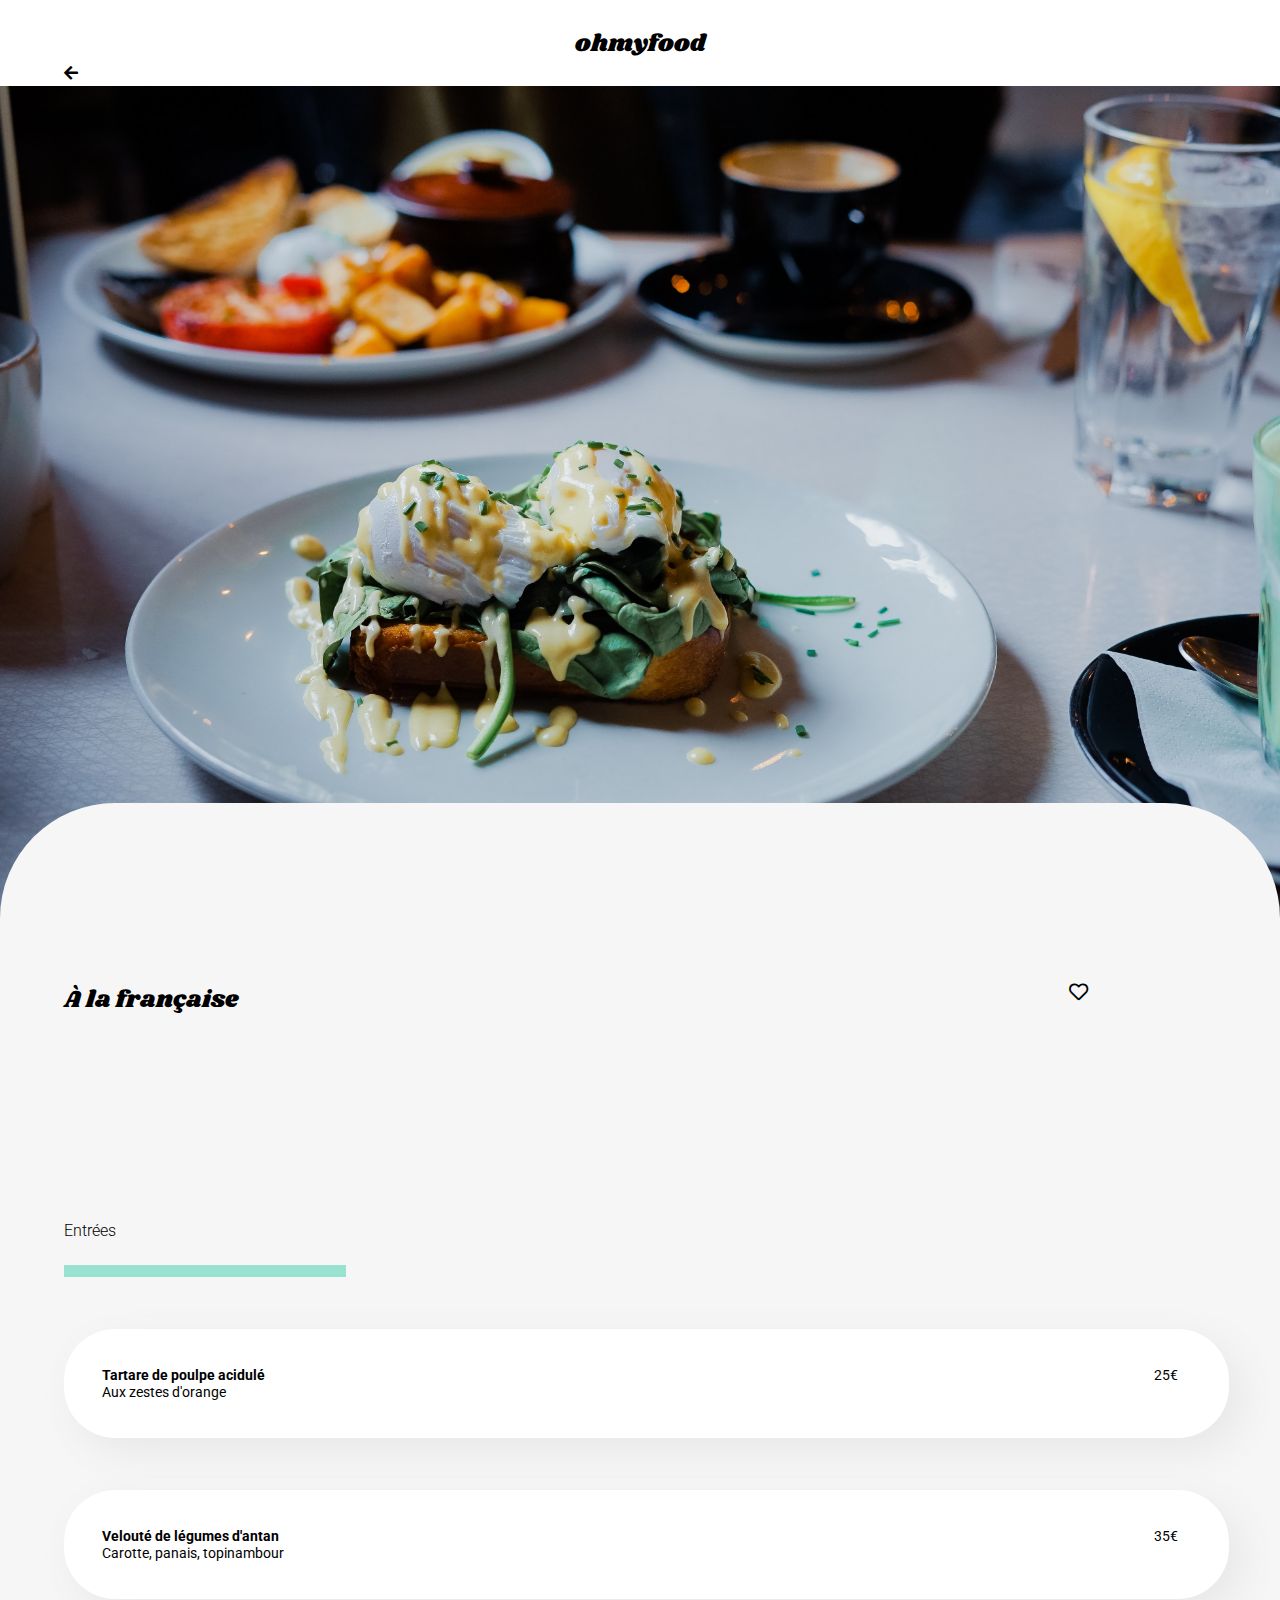
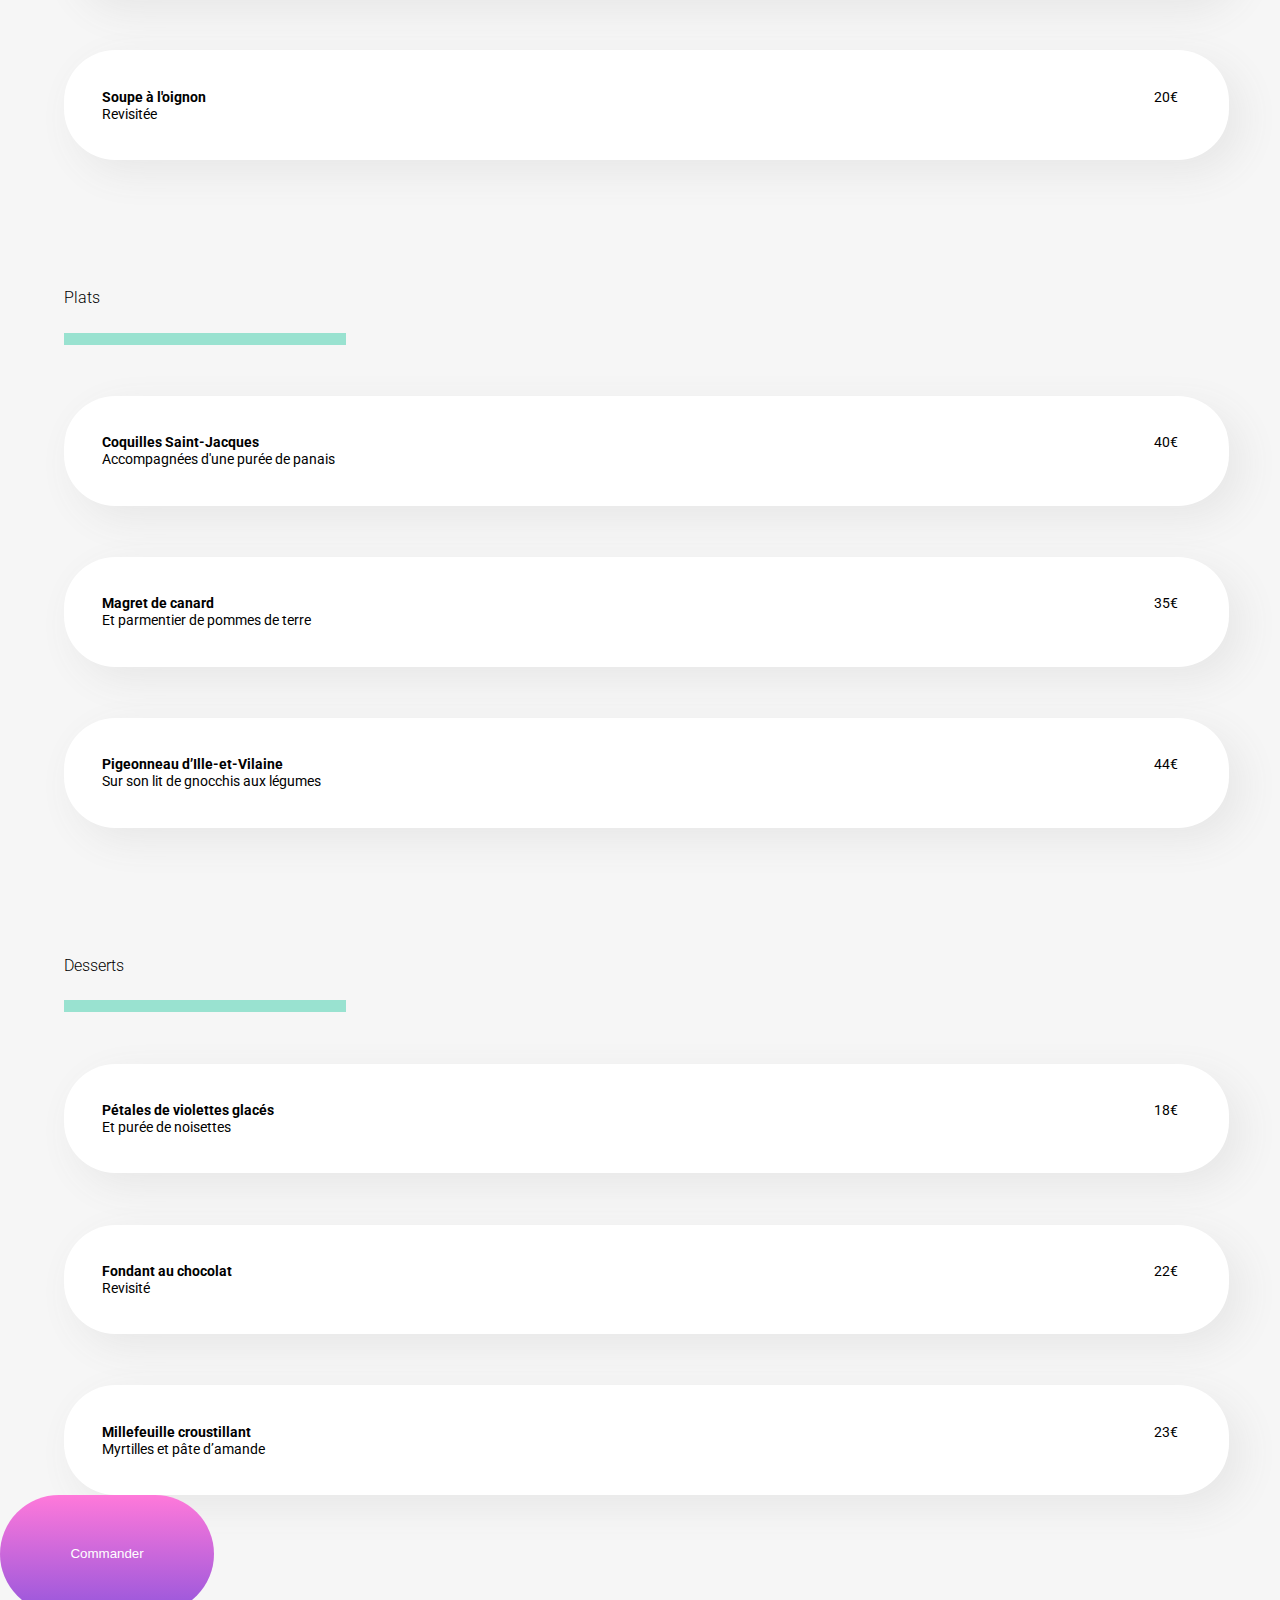
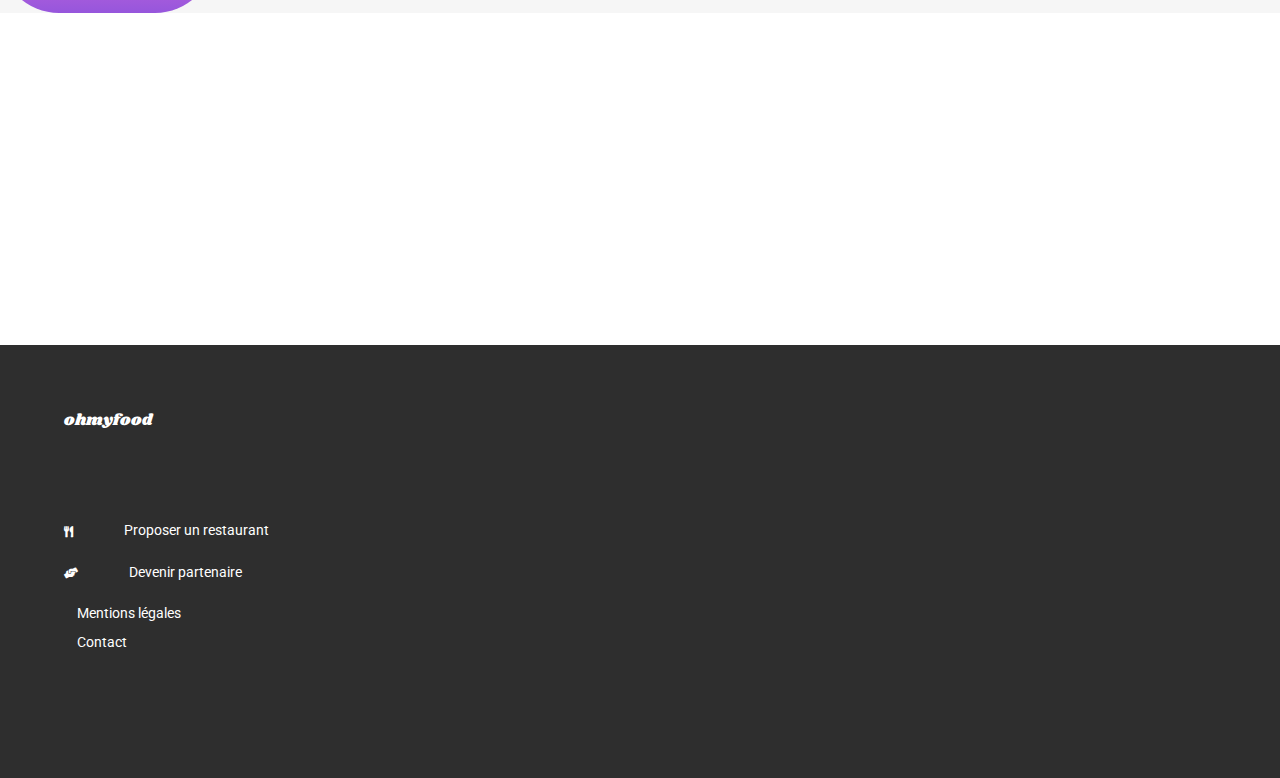
==== a_la_francaise.html @ cf120ff1 "Page restaurant type partie 1" ====
<!DOCTYPE html>
<html lang="fr">
<head>
    <meta charset="utf-8" />
    <meta name="viewport" content="width=device-width,initial-scale=1">
    <title>Reservia</title> 
    <link rel="stylesheet" href="style.css" />
    <link rel="stylesheet" href="https://cdnjs.cloudflare.com/ajax/libs/font-awesome/5.13.1/css/all.min.css"/>
    <link href="https://fonts.googleapis.com/css2?family=Shrikhand&display=swap" rel="stylesheet">
    <link href="https://fonts.googleapis.com/css2?family=Roboto:wght@100;300;400;500;700&display=swap" rel="stylesheet">
</head>
<body>
    <header>
        <div class="logo-arrow">
        <i class="fas fa-arrow-left"></i>
        </div>
        <div class="website-presentation">
            <h1>ohmyfood</h1>
        </div>
    </header>
    <div id="container">
        <main> 
            <div class="photo-page-restaurant">
                <img src="images/a-la-francaise.jpg" alt="photo À la française">
            </div>
            <div class="restaurant-menu">
                <div class="menu-title">
                    <h1>À la française</h1> 
                    <div class="heart-logo">
                        <i class="far fa-heart"></i>
                    </div>
                </div>
                <div class="appetizer">
                    <div class="course-title">
                        <h2>Entrées</h2> 
                    </div>
                    <div class="course-cards-bloc">
                        <div class="course-card">
                            <div class="course-text">
                                <div class="course-name">
                                    <h3>Tartare de poulpe acidulé</h3>
                                </div>
                                <div class="course-informations">
                                    <p>Aux zestes d'orange</p>
                                </div>
                            </div>
                            <div class="course-price">
                                <p>25€</p>
                            </div>
                        </div>
                        <div class="course-card">
                            <div class="course-text">
                                <div class="course-name">
                                    <h3>Velouté de légumes d'antan</h3>
                                </div>
                                <div class="course-informations">
                                    <p>Carotte, panais, topinambour</p>
                                </div>
                            </div>
                            <div class="course-price">
                                <p>35€</p>
                            </div>
                        </div>
                        <div class="course-card">
                            <div class="course-text">
                                <div class="course-name">
                                    <h3>Soupe à l'oignon</h3>
                                </div>
                                <div class="course-informations">
                                    <p>Revisitée</p>
                                </div>
                            </div>
                            <div class="course-price">
                                <p>20€</p>
                            </div>
                        </div>
                    </div>
                </div>
                <div class="main-course">
                    <div class="course-title">
                        <h2>Plats</h2> 
                    </div>
                    <div class="course-cards-bloc">
                        <div class="course-card">
                            <div class="course-text">
                                <div class="course-name">
                                    <h3>Coquilles Saint-Jacques</h3>
                                </div>
                                <div class="course-informations">
                                    <p>Accompagnées d'une purée de panais</p>
                                </div>
                            </div>
                            <div class="course-price">
                                <p>40€</p>
                            </div>
                        </div>
                        <div class="course-card">
                            <div class="course-text">
                                <div class="course-name">
                                    <h3>Magret de canard</h3>
                                </div>
                                <div class="course-informations">
                                    <p>Et parmentier de pommes de terre</p>
                                </div>
                            </div>
                            <div class="course-price">
                                <p>35€</p>
                            </div>
                        </div>
                        <div class="course-card">
                            <div class="course-text">
                                <div class="course-name">
                                    <h3>Pigeonneau d’Ille-et-Vilaine</h3>
                                </div>
                                <div class="course-informations">
                                    <p>Sur son lit de gnocchis aux légumes</p>
                                </div>
                            </div>
                            <div class="course-price">
                                <p>44€</p>
                            </div>
                        </div>
                    </div>
                </div>
                <div class="main-course">
                    <div class="course-title">
                        <h2>Desserts</h2> 
                    </div>
                    <div class="course-cards-bloc">
                        <div class="course-card">
                            <div class="course-text">
                                <div class="course-name">
                                    <h3>Pétales de violettes glacés</h3>
                                </div>
                                <div class="course-informations">
                                    <p>Et purée de noisettes</p>
                                </div>
                            </div>
                            <div class="course-price">
                                <p>18€</p>
                            </div>
                        </div>
                        <div class="course-card">
                            <div class="course-text">
                                <div class="course-name">
                                    <h3>Fondant au chocolat</h3>
                                </div>
                                <div class="course-informations">
                                    <p>Revisité</p>
                                </div>
                            </div>
                            <div class="course-price">
                                <p>22€</p>
                            </div>
                        </div>
                        <div class="course-card">
                            <div class="course-text">
                                <div class="course-name">
                                    <h3>Millefeuille croustillant</h3>
                                </div>
                                <div class="course-informations">
                                    <p>Myrtilles et pâte d’amande</p>
                                </div>
                            </div>
                            <div class="course-price">
                                <p>23€</p>
                            </div>
                        </div>
                    </div>
                </div>
                <div class="order-button">
                    <form class="restaurant-link">
                        <button type="submit"><span class="menu-button">Commander</span></i></button>
                    </form>
                </div>
            </div>
        </main>
    </div id="container">
    <footer>
        <div class="footer-title">
            <p>ohmyfood</p>
        </div>
        <div class="topics-footer">
            <div class="topic-footer-1">
                <div class="footer-logo">
                    <i class="fas fa-utensils"></i>
                </div>
                <div class="text-footer-1">
                    <p>Proposer un restaurant</p>
                </div>
            </div>
            <div class="topic-footer-1">
                <div class="footer-logo">
                    <i class="fas fa-hands-helping"></i>
                </div>
                <div class="text-footer-1">
                    <p>Devenir partenaire</p>
                </div>
            </div>
            <div class="topic-footer">
                <div class="text-footer">
                    <p>Mentions légales</p>
                </div>
            </div>
            <div class="topic-footer">
                <div class="text-footer">
                    <p><a href="mailto:amandine.villareal@gmail.com">Contact</a></p>
                </div>
            </div>
        </div>
    </footer>    
</body>
</html>
---- style.css ----
body {
  font-family: roboto, sans-serif;
  width: 100%;
  margin: 0;
}

/*Homepage*/
header {
  display: flex;
  justify-content: center;
}

.website-logo {
  box-shadow: 0vw 0.5vw 1vw #c6c6c6;
  display: flex;
  justify-content: center;
  width: 100%;
}
.website-logo p {
  margin: 2vw 0;
  font-family: shrikhand;
  font-size: 1.7em;
}
@media only screen and (min-width: 425px) and (max-width: 768px) {
  .website-logo p {
    font-size: 3.5em;
  }
}

.location {
  display: flex;
  justify-content: center;
  background: #ECECEC;
}
.location p {
  margin: 4vw 0;
  font-size: 0.85em;
}
@media only screen and (min-width: 425px) and (max-width: 768px) {
  .location p {
    font-size: 1.4em;
    font-weight: 400;
  }
}

.location-logo {
  display: flex;
  align-items: center;
  margin-right: 2vw;
}

.fa-map-marker-alt {
  font-size: 0.8em;
}
@media only screen and (min-width: 425px) and (max-width: 768px) {
  .fa-map-marker-alt {
    font-size: 1.3em;
  }
}

.intro {
  display: flex;
  flex-direction: column;
  align-items: center;
  background: #f6f6f6;
}

.hat-intro {
  margin: 11vw 19vw 5vw 19vw;
  text-align: center;
}
@media only screen and (min-width: 425px) and (max-width: 768px) {
  .hat-intro {
    margin: 7vw 0 5vw 0;
  }
}
.hat-intro p {
  margin: 0;
  font-size: 1.2em;
  font-weight: bold;
}
@media only screen and (min-width: 425px) and (max-width: 768px) {
  .hat-intro p {
    font-size: 1.8em;
  }
}

.text-intro {
  margin: 0 9vw 10vw 9vw;
  text-align: center;
}
@media only screen and (min-width: 425px) and (max-width: 768px) {
  .text-intro {
    margin: 0 18vw 8vw 18vw;
  }
}
.text-intro p {
  margin: 0;
  font-size: 0.9em;
  font-weight: 300;
}
@media only screen and (min-width: 425px) and (max-width: 768px) {
  .text-intro p {
    font-size: 1.4em;
  }
}

form {
  margin-bottom: 15vw;
}
@media only screen and (min-width: 425px) and (max-width: 768px) {
  form {
    margin-bottom: 11vw;
  }
}
form span {
  font-size: 1em;
  font-weight: 500;
  color: white;
}
@media only screen and (min-width: 425px) and (max-width: 768px) {
  form span {
    font-size: 1.7em;
  }
}

button {
  background: linear-gradient(0deg, #9656DC, #FF79DA);
  border-radius: 9vw;
  border: white;
  padding: 4vw 5.5vw;
}
@media only screen and (min-width: 425px) and (max-width: 768px) {
  button {
    padding: 3vw 6vw;
  }
}

.function h1 {
  font-size: 1.2em;
  margin: 12vw 0 8vw 5vw;
}
@media only screen and (min-width: 425px) and (max-width: 768px) {
  .function h1 {
    font-size: 1.6em;
    margin: 6vw 0 6vw 5vw;
  }
}

.topics-function {
  margin-bottom: 17vw;
}
@media only screen and (min-width: 425px) and (max-width: 768px) {
  .topics-function {
    margin-bottom: 9vw;
  }
}

.topic-function {
  display: flex;
  align-items: center;
  background: #f9f9f9;
  margin: 0 5vw 5vw 9vw;
  border-radius: 6vw;
  box-shadow: 1vw 1vw 3vw #dfdfdf;
}
@media only screen and (min-width: 425px) and (max-width: 768px) {
  .topic-function {
    margin: 0 14vw 7vw 14vw;
    border-radius: 4vw;
  }
}

.function-logo {
  color: #6d6d6d;
  padding: 7.5vw;
}
@media only screen and (min-width: 425px) and (max-width: 768px) {
  .function-logo {
    padding: 5vw;
  }
}

.store-logo {
  display: flex;
  align-items: center;
  color: #9656DC;
  padding: 7.5vw;
}
@media only screen and (min-width: 425px) and (max-width: 768px) {
  .store-logo {
    padding: 5vw;
  }
}

.text-function p {
  font-size: 0.8em;
  font-weight: 500;
}
@media only screen and (min-width: 425px) and (max-width: 768px) {
  .text-function p {
    font-size: 1.3em;
  }
}

.fa-mobile-alt {
  font-size: 1em;
}
@media only screen and (min-width: 425px) and (max-width: 768px) {
  .fa-mobile-alt {
    font-size: 1.3em;
  }
}

.fa-list {
  font-size: 0.9em;
}
@media only screen and (min-width: 425px) and (max-width: 768px) {
  .fa-list {
    font-size: 1.15em;
  }
}

.fa-store {
  font-size: 0.8em;
}
@media only screen and (min-width: 425px) and (max-width: 768px) {
  .fa-store {
    font-size: 1.1em;
  }
}

.number {
  background: #9656DC;
  border-radius: 4vw;
  padding: 1.5vw 2.4vw 1vw 2.4vw;
  margin-left: -3.5vw;
}
@media only screen and (min-width: 425px) and (max-width: 768px) {
  .number {
    padding: 0.6vw 1.3vw;
    margin-left: -2vw;
  }
}
.number p {
  margin: 0;
  color: white;
  font-size: 0.7em;
}
@media only screen and (min-width: 425px) and (max-width: 768px) {
  .number p {
    font-size: 1em;
  }
}

.restaurants-presentation {
  padding: 4vw 0 12vw 0;
  background: #f6f6f6;
}
@media only screen and (min-width: 425px) and (max-width: 768px) {
  .restaurants-presentation {
    padding: 4vw 0 2vw 0;
  }
}
.restaurants-presentation h1 {
  font-size: 1.2em;
  margin: 12vw 0 5vw 5vw;
}
@media only screen and (min-width: 425px) and (max-width: 768px) {
  .restaurants-presentation h1 {
    font-size: 1.6em;
    margin: 5vw 0 7vw 5vw;
  }
}

.bloc-cards-restaurants {
  display: flex;
  flex-direction: column;
  margin: 0 5.6vw;
}
@media only screen and (min-width: 425px) and (max-width: 768px) {
  .bloc-cards-restaurants {
    margin: 0 10vw;
  }
}

.card-restaurant {
  background: white;
  border-radius: 4vw;
  margin-bottom: 5vw;
  box-shadow: 1vw 1vw 3vw #e7e7e7;
}
@media only screen and (min-width: 425px) and (max-width: 768px) {
  .card-restaurant {
    margin-bottom: 8vw;
  }
}

.photo-restaurant {
  height: 46vw;
}
@media only screen and (min-width: 425px) and (max-width: 768px) {
  .photo-restaurant {
    height: 33vw;
  }
}
.photo-restaurant img {
  object-fit: cover;
  width: 100%;
  height: 100%;
  border-radius: 4vw 4vw 0 0;
}

.new {
  position: relative;
}

.tag-new-1 {
  background: #99E2D0;
  padding: 1.5vw 3vw 1.5vw 3vw;
  border-radius: 1vw;
  position: absolute;
  right: 3vw;
  top: 4vw;
}
.tag-new-1 p {
  margin: 0;
  font-size: 0.7em;
  font-weight: 500;
  color: #278870;
}
@media only screen and (min-width: 425px) and (max-width: 768px) {
  .tag-new-1 p {
    font-size: 1.1em;
  }
}

.tag-new-2 {
  background: #99E2D0;
  padding: 1.5vw 3vw 1.5vw 3vw;
  border-radius: 1vw;
  position: absolute;
  right: 3vw;
  top: 4vw;
}
.tag-new-2 p {
  margin: 0;
  font-size: 0.7em;
  font-weight: 500;
  color: #278870;
}
@media only screen and (min-width: 425px) and (max-width: 768px) {
  .tag-new-2 p {
    font-size: 1.1em;
  }
}

.restaurant-informations {
  display: flex;
  justify-content: space-between;
}

.restaurant-name {
  margin: 4vw 0 0 3.5vw;
}
@media only screen and (min-width: 425px) and (max-width: 768px) {
  .restaurant-name {
    margin: 2vw 0 0 3.5vw;
  }
}
.restaurant-name h2 {
  margin: 0;
  font-size: 0.9em;
}
@media only screen and (min-width: 425px) and (max-width: 768px) {
  .restaurant-name h2 {
    font-size: 1.3em;
  }
}

.restaurant-location {
  margin: 1vw 0 4.5vw 3.5vw;
}
@media only screen and (min-width: 425px) and (max-width: 768px) {
  .restaurant-location {
    margin: 1vw 0 3vw 3.5vw;
  }
}
.restaurant-location p {
  margin: 0;
  font-size: 0.85em;
  font-weight: 300;
}
@media only screen and (min-width: 425px) and (max-width: 768px) {
  .restaurant-location p {
    font-size: 1.2em;
  }
}

.heart-logo {
  padding: 6vw 6vw 7vw 0;
}
@media only screen and (min-width: 425px) and (max-width: 768px) {
  .heart-logo {
    padding: 4vw 6vw 4vw 0;
  }
}

.fa-heart {
  font-size: 1.2em;
}
@media only screen and (min-width: 425px) and (max-width: 768px) {
  .fa-heart {
    font-size: 1.7em;
  }
}

footer {
  background: #2E2E2E;
}

.footer-title {
  padding: 5vw 0 6vw 5vw;
}
@media only screen and (min-width: 425px) and (max-width: 768px) {
  .footer-title {
    padding: 3vw 0 2vw 5vw;
  }
}
.footer-title p {
  font-family: shrikhand;
  font-size: 1em;
  margin: 0;
  color: white;
}
@media only screen and (min-width: 425px) and (max-width: 768px) {
  .footer-title p {
    font-size: 1.3em;
  }
}

.topics-footer {
  padding: 0 0 9vw 5vw;
}
.topics-footer p {
  color: white;
  font-size: 0.85em;
  margin: 1vw;
}
@media only screen and (min-width: 425px) and (max-width: 768px) {
  .topics-footer p {
    font-size: 1.1em;
    margin: 0.5vw 0;
  }
}
.topics-footer a {
  text-decoration: none;
  color: white;
}

.topic-footer-1 {
  display: flex;
  align-items: center;
}

.footer-logo {
  margin-right: 3vw;
}
@media only screen and (min-width: 425px) and (max-width: 768px) {
  .footer-logo {
    margin-right: 1vw;
  }
}

.fa-utensils {
  font-size: 0.7em;
  color: white;
  margin: 0;
}
@media only screen and (min-width: 425px) and (max-width: 768px) {
  .fa-utensils {
    margin-right: 1vw;
    font-size: 1em;
  }
}

.fa-hands-helping {
  font-size: 0.7em;
  color: white;
  margin: 0;
}
@media only screen and (min-width: 425px) and (max-width: 768px) {
  .fa-hands-helping {
    margin-right: 0.6vw;
    font-size: 0.9em;
  }
}

/*Restaurant pages*/
.website-presentation {
  display: flex;
  justify-content: center;
  align-items: center;
  width: 100%;
}
.website-presentation h1 {
  margin: 2vw 0;
  font-family: shrikhand;
  font-size: 1.5em;
  font-weight: 400;
}
@media only screen and (min-width: 425px) and (max-width: 768px) {
  .website-presentation h1 {
    font-size: 3.5em;
  }
}

.logo-arrow {
  position: absolute;
  left: 5vw;
  top: 5vw;
}

.photo-page-restaurant {
  height: 67vw;
}
.photo-page-restaurant img {
  object-fit: cover;
  width: 100%;
  height: 100%;
}

.restaurant-menu {
  position: relative;
  top: -11vw;
  border-radius: 9vw 9vw 0 0;
  background: #f6f6f6;
}
.restaurant-menu h2 {
  margin: 0;
  font-size: 1em;
  font-weight: 300;
}
.restaurant-menu h3 {
  margin: 0;
  font-size: 0.9em;
}
.restaurant-menu p {
  margin: 0;
  font-size: 0.85em;
}

.menu-title {
  display: flex;
  justify-content: space-between;
  align-items: center;
  padding: 8vw 9vw 0 5vw;
}
.menu-title h1 {
  font-family: shrikhand;
  font-size: 1.5em;
  font-weight: 400;
  margin: 0;
}

.fa-heart {
  font-size: 1.2em;
}

.course-title {
  margin: 10vw 73vw 4vw 5vw;
  padding-bottom: 2vw;
  border-bottom: solid 1vw #99E2D0;
}

.course-card {
  display: flex;
  justify-content: space-between;
  background: white;
  border-radius: 4vw;
  margin: 4vw 4vw 0 5vw;
  padding: 3vw 4vw 3vw 3vw;
  box-shadow: 1vw 1vw 3vw #e7e7e7;
}

footer {
  background: #2E2E2E;
}

.footer-title {
  padding: 5vw 0 6vw 5vw;
}
@media only screen and (min-width: 425px) and (max-width: 768px) {
  .footer-title {
    padding: 3vw 0 2vw 5vw;
  }
}
.footer-title p {
  font-family: shrikhand;
  font-size: 1em;
  margin: 0;
  color: white;
}
@media only screen and (min-width: 425px) and (max-width: 768px) {
  .footer-title p {
    font-size: 1.3em;
  }
}

.topics-footer {
  padding: 0 0 9vw 5vw;
}
.topics-footer p {
  color: white;
  font-size: 0.85em;
  margin: 1vw;
}
@media only screen and (min-width: 425px) and (max-width: 768px) {
  .topics-footer p {
    font-size: 1.1em;
    margin: 0.5vw 0;
  }
}
.topics-footer a {
  text-decoration: none;
  color: white;
}

.topic-footer-1 {
  display: flex;
  align-items: center;
}

.footer-logo {
  margin-right: 3vw;
}
@media only screen and (min-width: 425px) and (max-width: 768px) {
  .footer-logo {
    margin-right: 1vw;
  }
}

.fa-utensils {
  font-size: 0.7em;
  color: white;
  margin: 0;
}
@media only screen and (min-width: 425px) and (max-width: 768px) {
  .fa-utensils {
    margin-right: 1vw;
    font-size: 1em;
  }
}

.fa-hands-helping {
  font-size: 0.7em;
  color: white;
  margin: 0;
}
@media only screen and (min-width: 425px) and (max-width: 768px) {
  .fa-hands-helping {
    margin-right: 0.6vw;
    font-size: 0.9em;
  }
}

/*# sourceMappingURL=style.css.map */
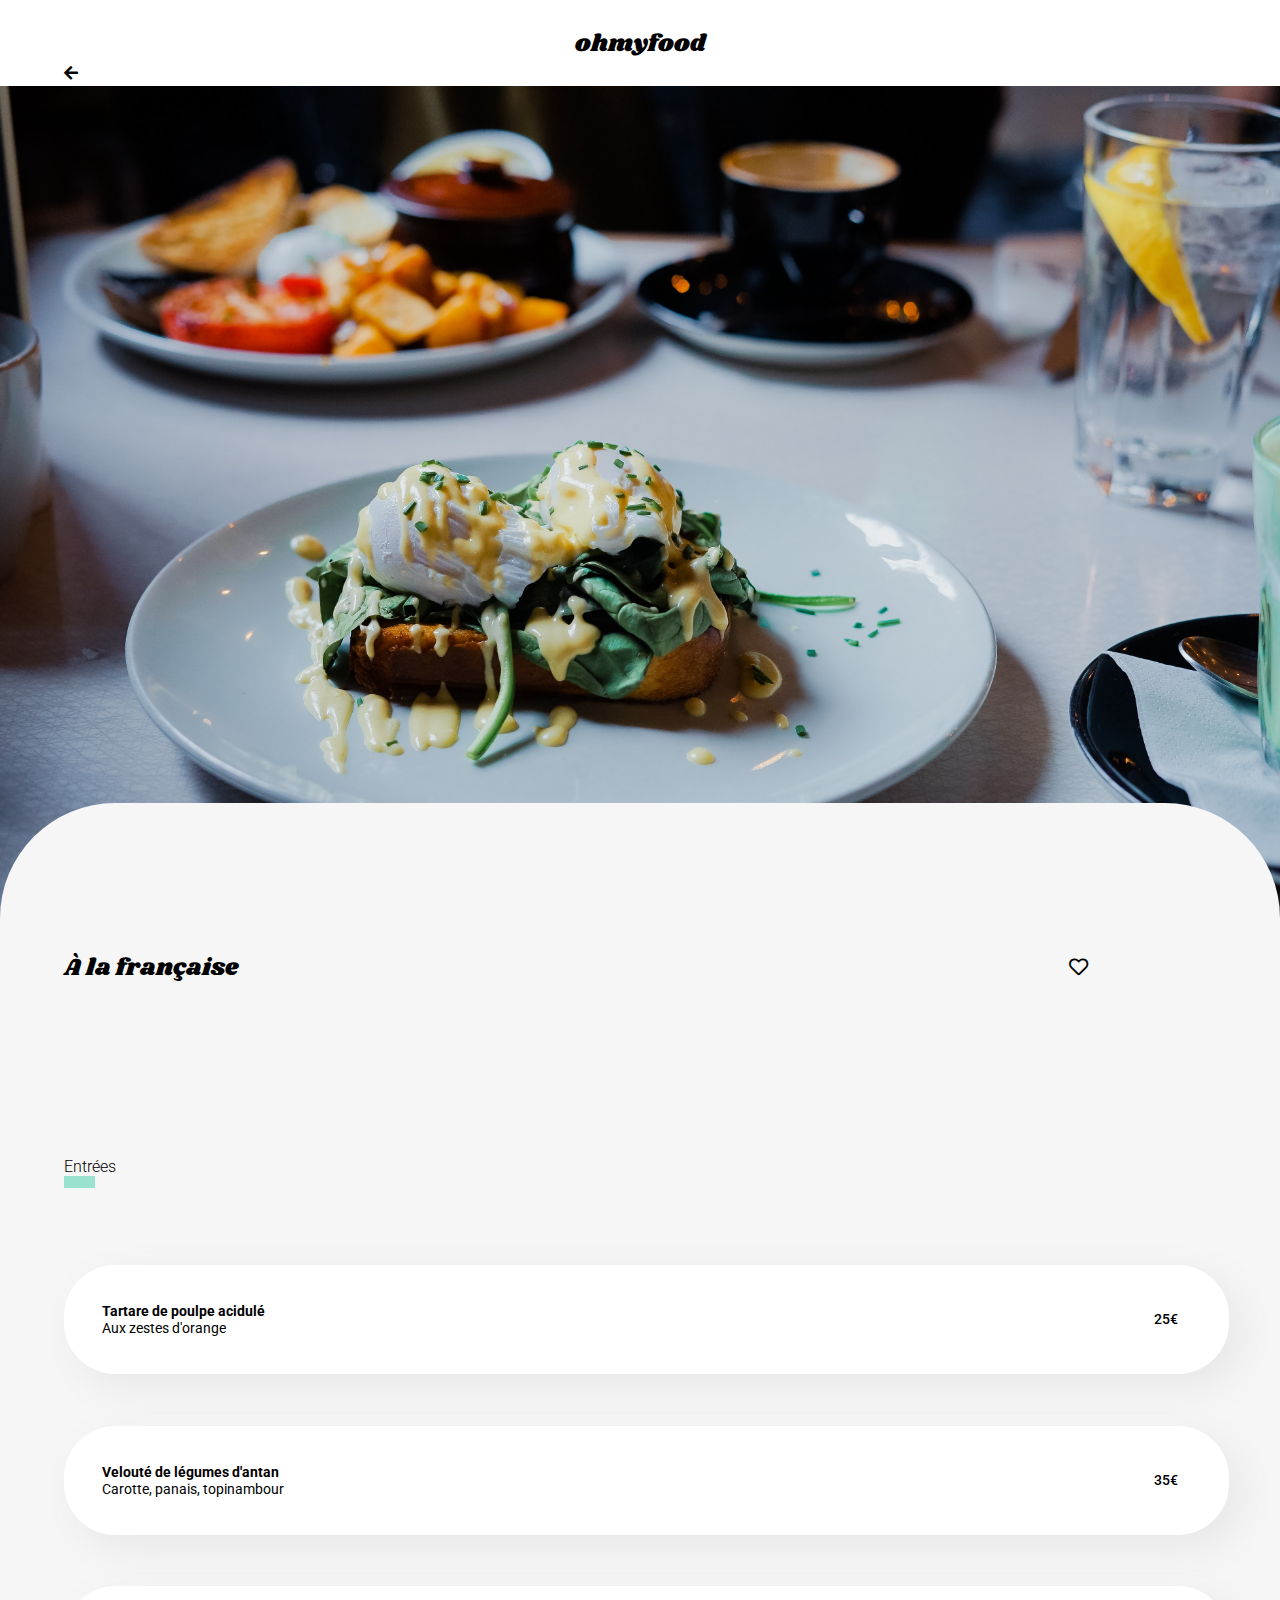
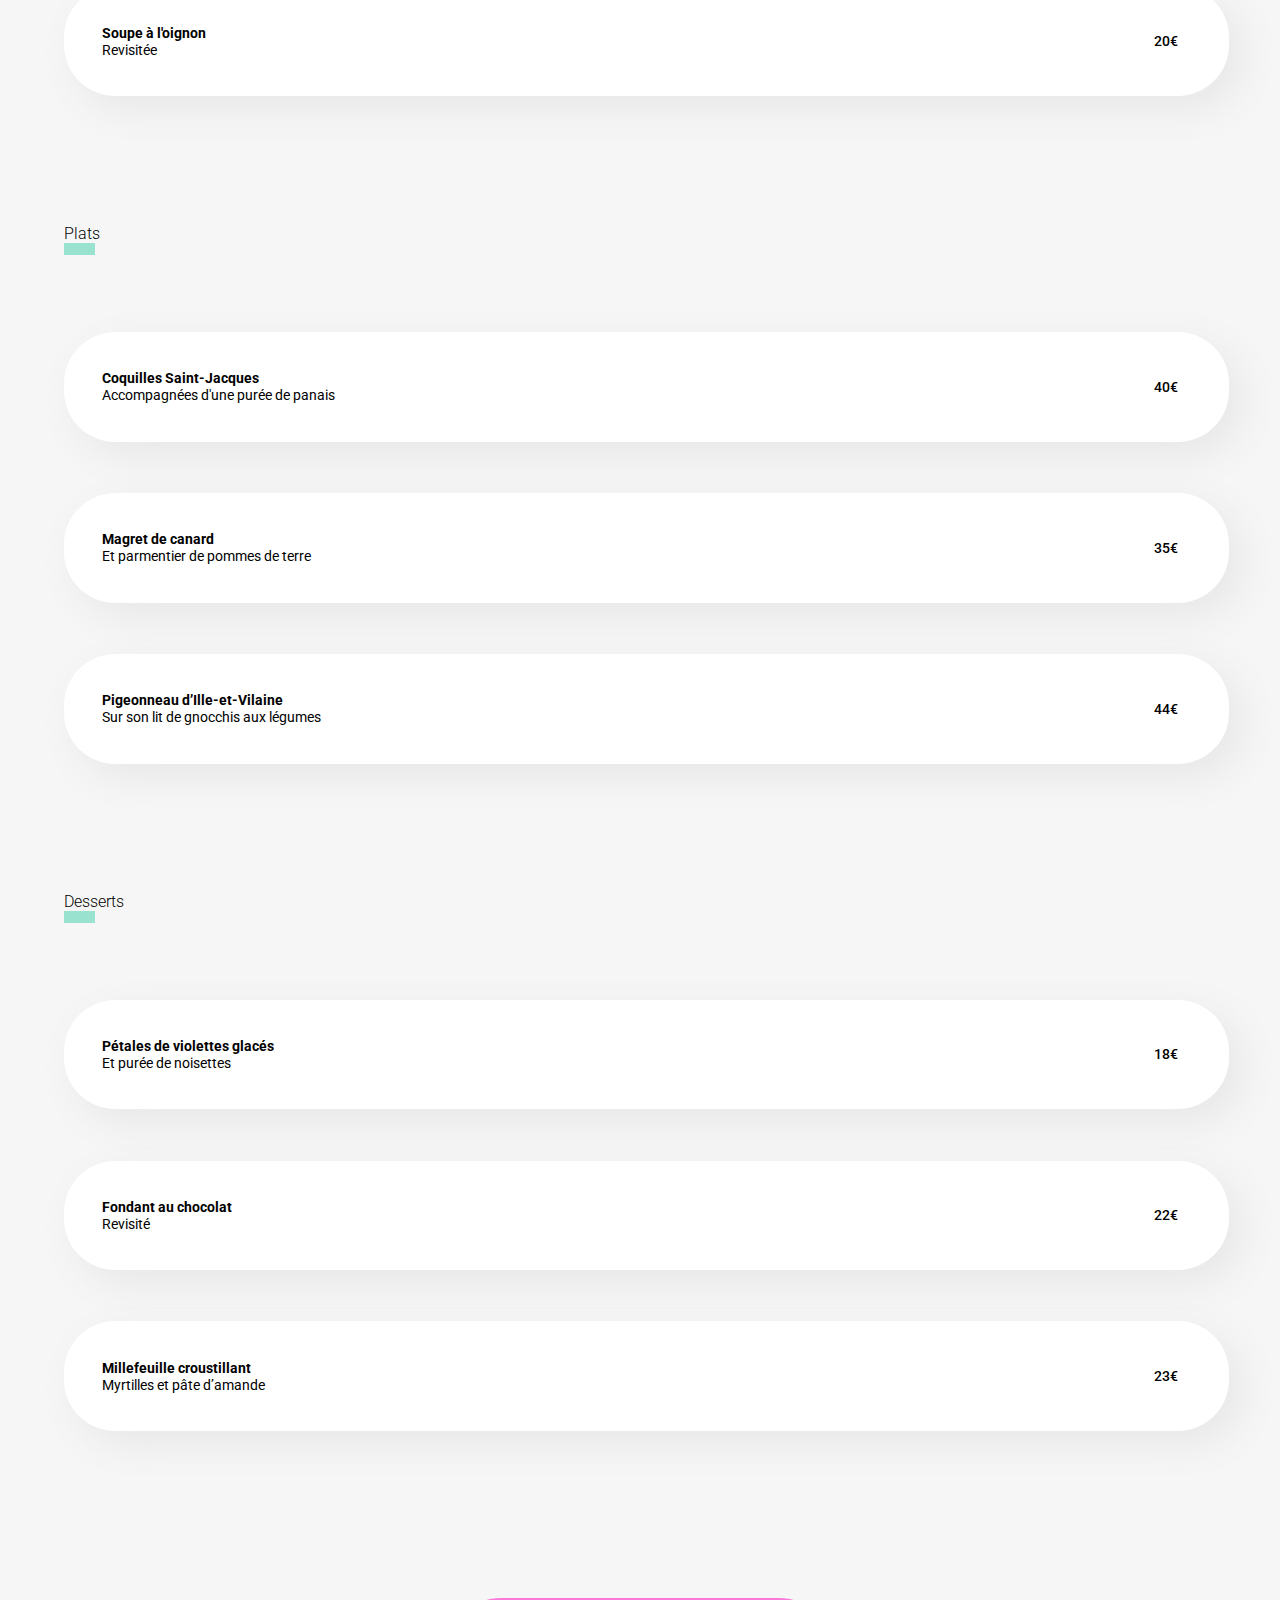
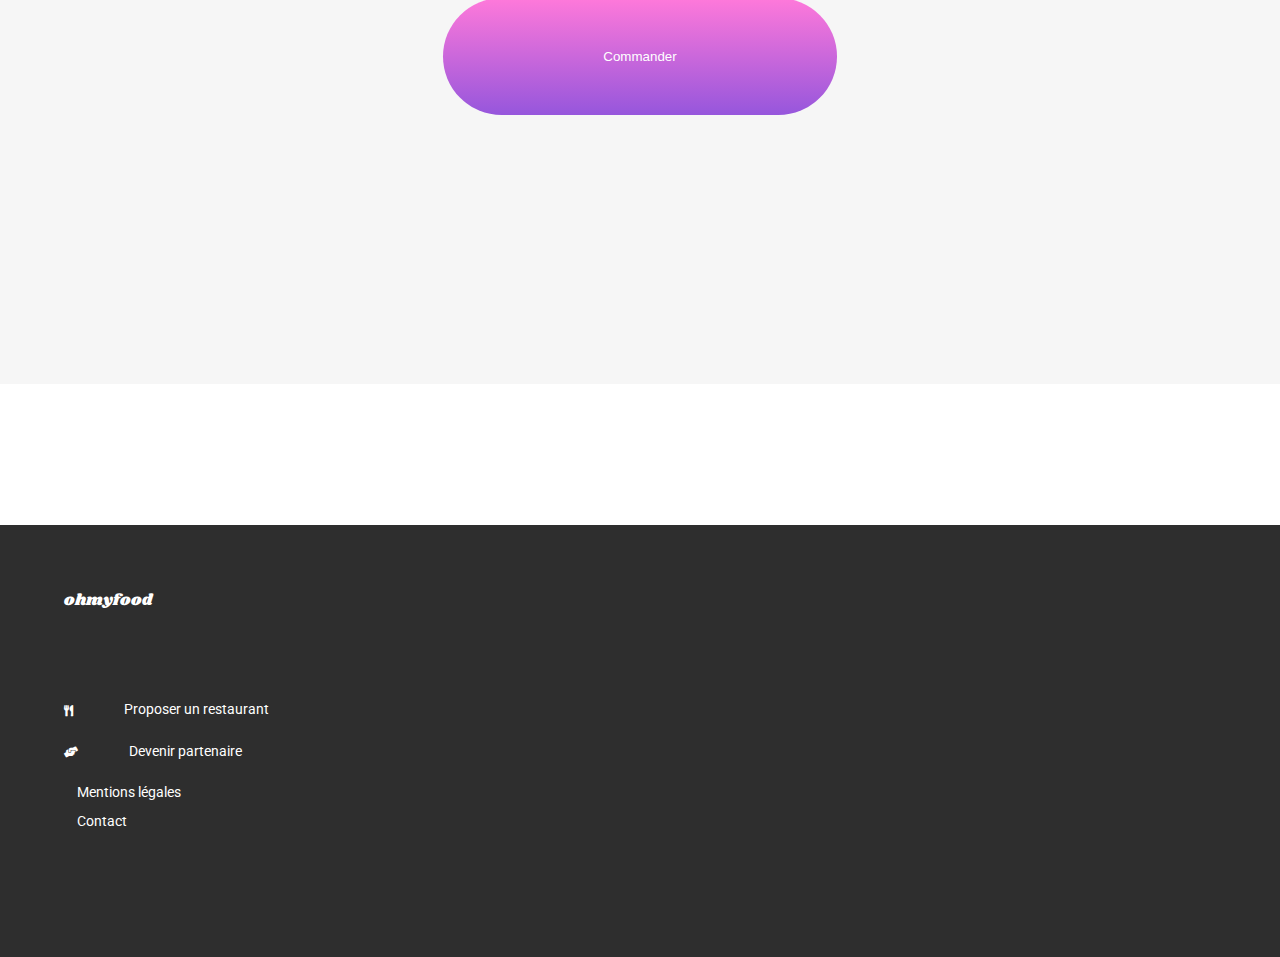
==== commit 5c0f93a0: "Pages restauraurants partie 2" ====
--- a/a_la_francaise.html
+++ b/a_la_francaise.html
@@ -3,7 +3,7 @@
 <head>
     <meta charset="utf-8" />
     <meta name="viewport" content="width=device-width,initial-scale=1">
-    <title>Reservia</title> 
+    <title>Ohmyfood</title> 
     <link rel="stylesheet" href="style.css" />
     <link rel="stylesheet" href="https://cdnjs.cloudflare.com/ajax/libs/font-awesome/5.13.1/css/all.min.css"/>
     <link href="https://fonts.googleapis.com/css2?family=Shrikhand&display=swap" rel="stylesheet">
@@ -169,8 +169,8 @@
                     </div>
                 </div>
                 <div class="order-button">
-                    <form class="restaurant-link">
-                        <button type="submit"><span class="menu-button">Commander</span></i></button>
+                    <form class="order-link">
+                        <button type="submit"><span class="text-button">Commander</span></i></button>
                     </form>
                 </div>
             </div>
--- a/style.css
+++ b/style.css
@@ -1,10 +1,11 @@
+/*Homepage*/
 body {
   font-family: roboto, sans-serif;
   width: 100%;
   margin: 0;
 }
 
-/*Homepage*/
+/*header*/
 header {
   display: flex;
   justify-content: center;
@@ -105,22 +106,12 @@
   }
 }
 
-form {
+.restaurant-link {
   margin-bottom: 15vw;
 }
 @media only screen and (min-width: 425px) and (max-width: 768px) {
-  form {
+  .restaurant-link {
     margin-bottom: 11vw;
-  }
-}
-form span {
-  font-size: 1em;
-  font-weight: 500;
-  color: white;
-}
-@media only screen and (min-width: 425px) and (max-width: 768px) {
-  form span {
-    font-size: 1.7em;
   }
 }
 
@@ -136,6 +127,17 @@
   }
 }
 
+.menu-button {
+  font-size: 1em;
+  font-weight: 500;
+  color: white;
+}
+@media only screen and (min-width: 425px) and (max-width: 768px) {
+  .menu-button {
+    font-size: 1.7em;
+  }
+}
+
 .function h1 {
   font-size: 1.2em;
   margin: 12vw 0 8vw 5vw;
@@ -232,8 +234,8 @@
 
 .number {
   background: #9656DC;
-  border-radius: 4vw;
-  padding: 1.5vw 2.4vw 1vw 2.4vw;
+  border-radius: 3vw;
+  padding: 1vw 2vw;
   margin-left: -3.5vw;
 }
 @media only screen and (min-width: 425px) and (max-width: 768px) {
@@ -415,6 +417,7 @@
   }
 }
 
+/*Footer homepage and restaurants*/
 footer {
   background: #2E2E2E;
 }
@@ -497,6 +500,7 @@
 }
 
 /*Restaurant pages*/
+/*header restaurant*/
 .website-presentation {
   display: flex;
   justify-content: center;
@@ -521,8 +525,20 @@
   top: 5vw;
 }
 
+@media only screen and (min-width: 425px) and (max-width: 768px) {
+  .fa-arrow-left {
+    font-size: 2em;
+  }
+}
+
+/*body restaurant*/
 .photo-page-restaurant {
   height: 67vw;
+}
+@media only screen and (min-width: 425px) and (max-width: 768px) {
+  .photo-page-restaurant {
+    height: 47vw;
+  }
 }
 .photo-page-restaurant img {
   object-fit: cover;
@@ -541,20 +557,40 @@
   font-size: 1em;
   font-weight: 300;
 }
+@media only screen and (min-width: 425px) and (max-width: 768px) {
+  .restaurant-menu h2 {
+    font-size: 1.6em;
+  }
+}
 .restaurant-menu h3 {
   margin: 0;
   font-size: 0.9em;
 }
+@media only screen and (min-width: 425px) and (max-width: 768px) {
+  .restaurant-menu h3 {
+    font-size: 1.3em;
+  }
+}
 .restaurant-menu p {
   margin: 0;
   font-size: 0.85em;
 }
+@media only screen and (min-width: 425px) and (max-width: 768px) {
+  .restaurant-menu p {
+    font-size: 1.5em;
+  }
+}
 
 .menu-title {
   display: flex;
   justify-content: space-between;
   align-items: center;
   padding: 8vw 9vw 0 5vw;
+}
+@media only screen and (min-width: 425px) and (max-width: 768px) {
+  .menu-title {
+    padding: 3vw 9vw 0 10vw;
+  }
 }
 .menu-title h1 {
   font-family: shrikhand;
@@ -562,15 +598,44 @@
   font-weight: 400;
   margin: 0;
 }
+@media only screen and (min-width: 425px) and (max-width: 768px) {
+  .menu-title h1 {
+    font-size: 2.3em;
+  }
+}
+
+.heart-logo {
+  padding: 4vw 6vw 4vw 0;
+}
 
 .fa-heart {
   font-size: 1.2em;
 }
+@media only screen and (min-width: 425px) and (max-width: 768px) {
+  .fa-heart {
+    font-size: 2em;
+  }
+}
 
 .course-title {
-  margin: 10vw 73vw 4vw 5vw;
+  margin: 10vw 0 4vw 5vw;
   padding-bottom: 2vw;
+}
+@media only screen and (min-width: 425px) and (max-width: 768px) {
+  .course-title {
+    margin: 4vw 0 4vw 5vw;
+  }
+}
+.course-title h2 {
   border-bottom: solid 1vw #99E2D0;
+  width: 31px;
+}
+@media only screen and (min-width: 425px) and (max-width: 768px) {
+  .course-title h2 {
+    font-size: 1.6em;
+    border-bottom: solid 0.6vw #99E2D0;
+    width: 45px;
+  }
 }
 
 .course-card {
@@ -582,85 +647,41 @@
   padding: 3vw 4vw 3vw 3vw;
   box-shadow: 1vw 1vw 3vw #e7e7e7;
 }
-
-footer {
-  background: #2E2E2E;
-}
-
-.footer-title {
-  padding: 5vw 0 6vw 5vw;
-}
-@media only screen and (min-width: 425px) and (max-width: 768px) {
-  .footer-title {
-    padding: 3vw 0 2vw 5vw;
-  }
-}
-.footer-title p {
-  font-family: shrikhand;
+@media only screen and (min-width: 425px) and (max-width: 768px) {
+  .course-card {
+    padding: 3.5vw 5vw 3.5vw 4vw;
+    margin: 0 10vw 7vw 10vw;
+  }
+}
+
+.course-price {
+  display: flex;
+  align-items: center;
+}
+.course-price p {
+  font-weight: 500;
+}
+
+.order-link {
+  display: flex;
+  justify-content: center;
+  padding: 13vw 0 21vw 0;
+}
+@media only screen and (min-width: 425px) and (max-width: 768px) {
+  .order-link {
+    padding: 3vw 0 12vw 0;
+  }
+}
+
+.text-button {
   font-size: 1em;
-  margin: 0;
-  color: white;
-}
-@media only screen and (min-width: 425px) and (max-width: 768px) {
-  .footer-title p {
-    font-size: 1.3em;
-  }
-}
-
-.topics-footer {
-  padding: 0 0 9vw 5vw;
-}
-.topics-footer p {
-  color: white;
-  font-size: 0.85em;
-  margin: 1vw;
-}
-@media only screen and (min-width: 425px) and (max-width: 768px) {
-  .topics-footer p {
-    font-size: 1.1em;
-    margin: 0.5vw 0;
-  }
-}
-.topics-footer a {
-  text-decoration: none;
-  color: white;
-}
-
-.topic-footer-1 {
-  display: flex;
-  align-items: center;
-}
-
-.footer-logo {
-  margin-right: 3vw;
-}
-@media only screen and (min-width: 425px) and (max-width: 768px) {
-  .footer-logo {
-    margin-right: 1vw;
-  }
-}
-
-.fa-utensils {
-  font-size: 0.7em;
-  color: white;
-  margin: 0;
-}
-@media only screen and (min-width: 425px) and (max-width: 768px) {
-  .fa-utensils {
-    margin-right: 1vw;
-    font-size: 1em;
-  }
-}
-
-.fa-hands-helping {
-  font-size: 0.7em;
-  color: white;
-  margin: 0;
-}
-@media only screen and (min-width: 425px) and (max-width: 768px) {
-  .fa-hands-helping {
-    margin-right: 0.6vw;
-    font-size: 0.9em;
+  font-weight: 500;
+  color: white;
+  padding: 0 7vw;
+}
+@media only screen and (min-width: 425px) and (max-width: 768px) {
+  .text-button {
+    font-size: 1.7em;
   }
 }
 
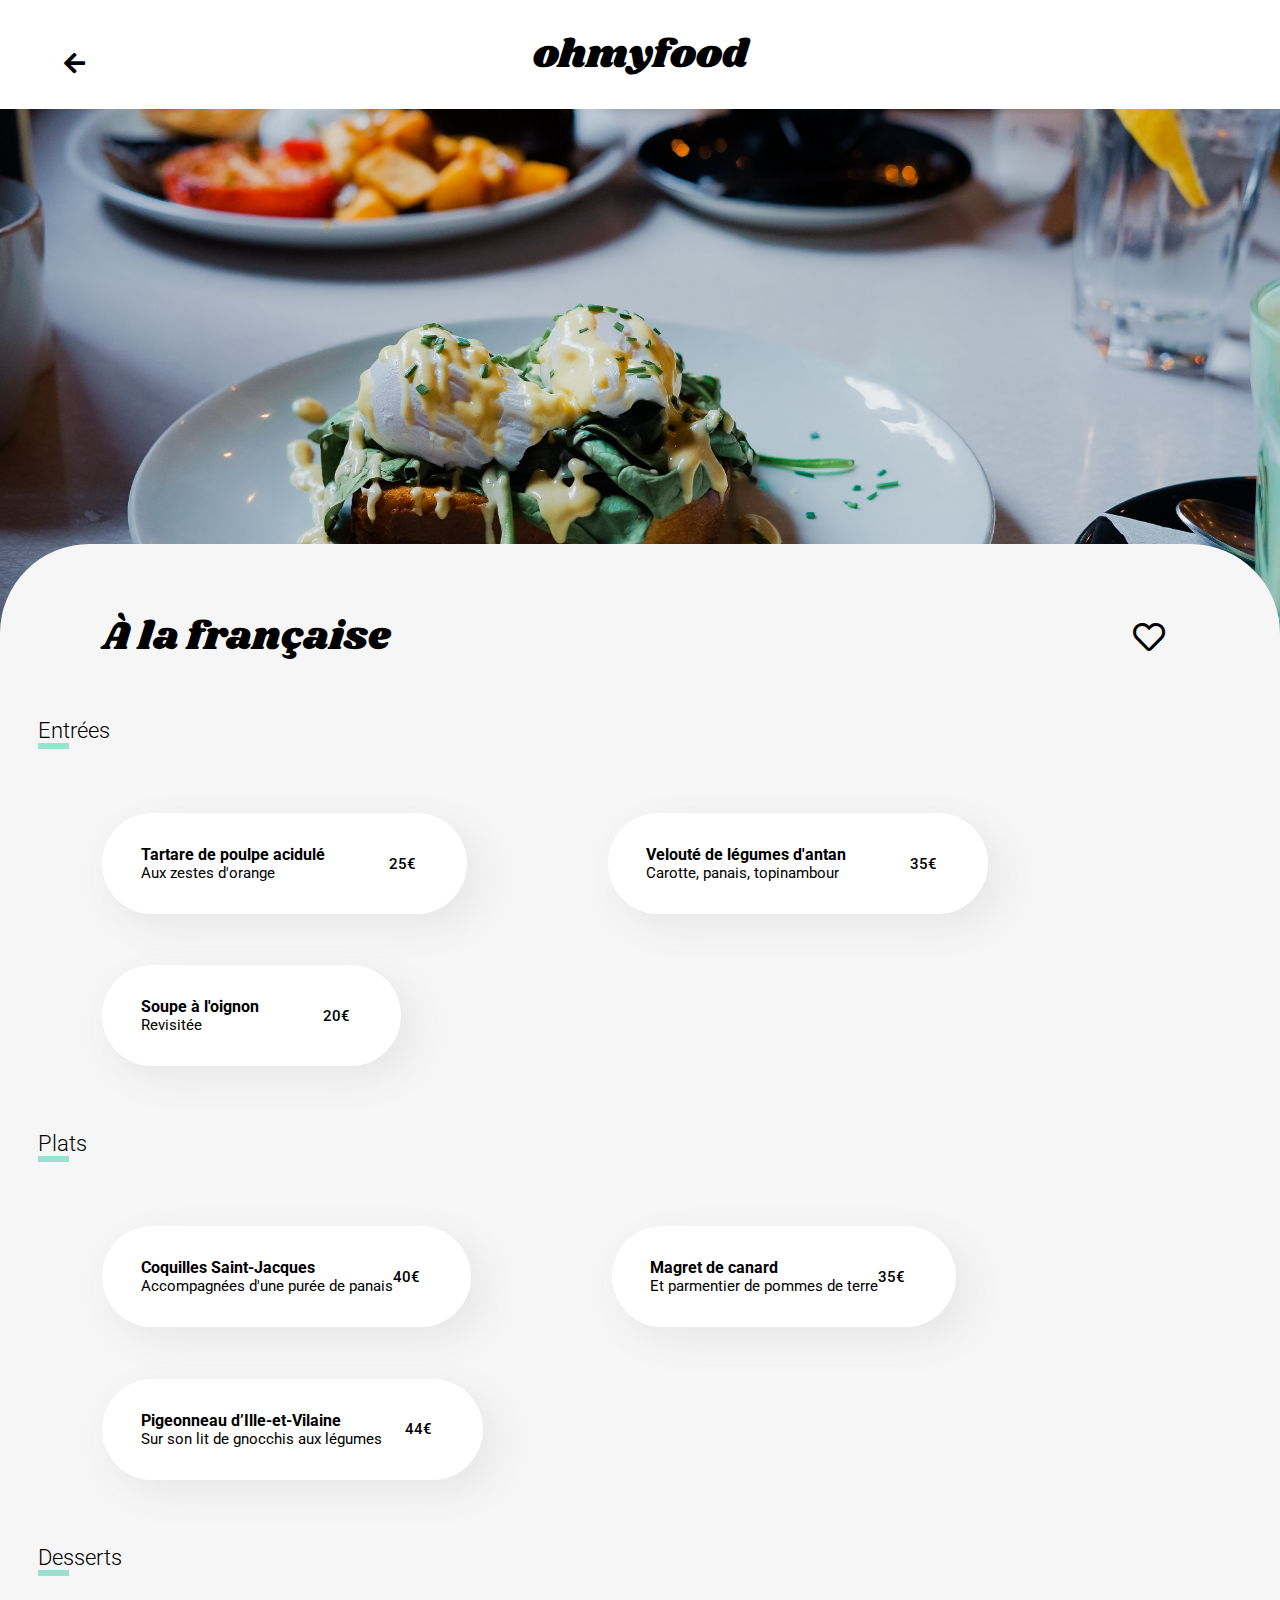
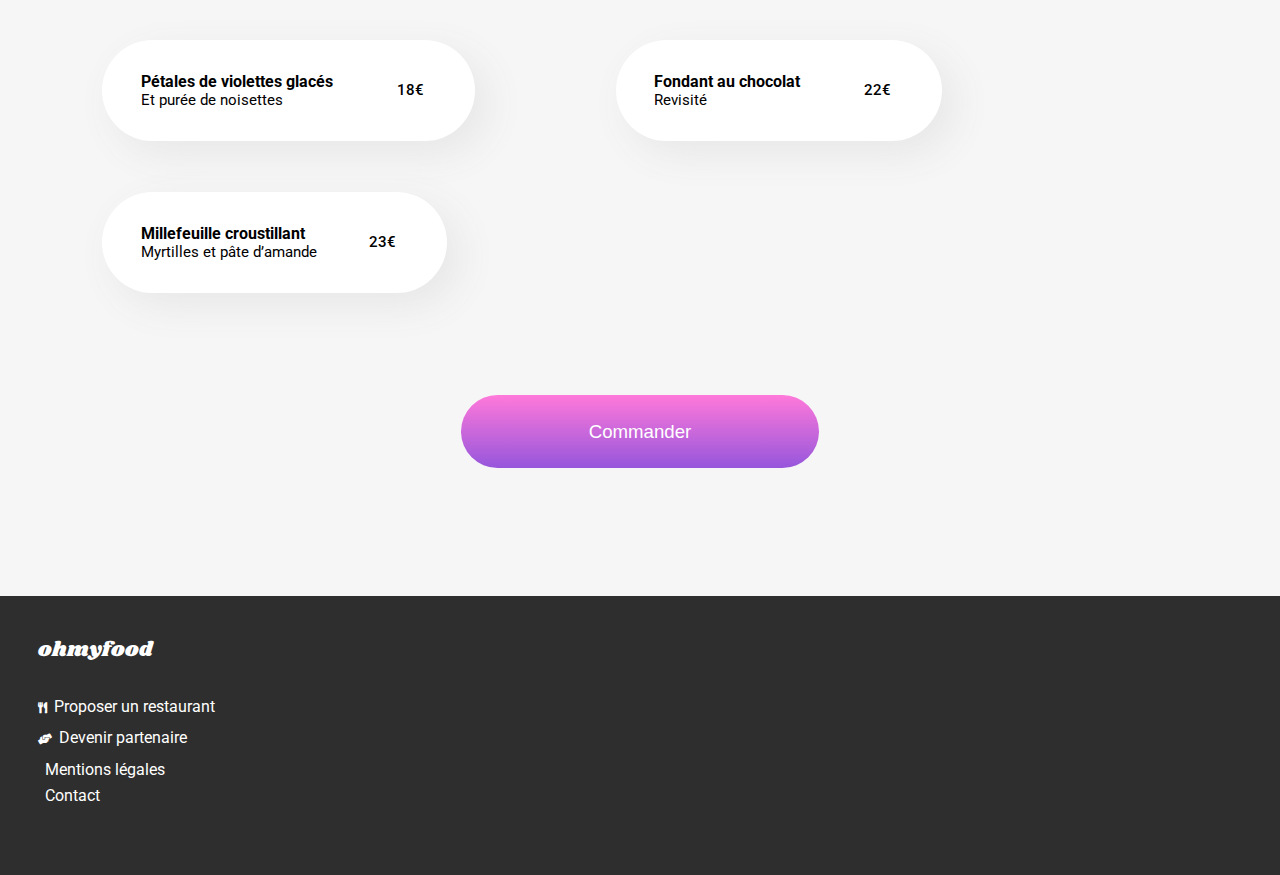
==== commit 34de09c7: "Pages restaurants partie 5" ====
--- a/a_la_francaise.html
+++ b/a_la_francaise.html
@@ -3,7 +3,7 @@
 <head>
     <meta charset="utf-8" />
     <meta name="viewport" content="width=device-width,initial-scale=1">
-    <title>Ohmyfood</title> 
+    <title>Ohmyfood À la française</title> 
     <link rel="stylesheet" href="style.css" />
     <link rel="stylesheet" href="https://cdnjs.cloudflare.com/ajax/libs/font-awesome/5.13.1/css/all.min.css"/>
     <link href="https://fonts.googleapis.com/css2?family=Shrikhand&display=swap" rel="stylesheet">
--- a/style.css
+++ b/style.css
@@ -22,12 +22,19 @@
   font-family: shrikhand;
   font-size: 1.7em;
 }
-@media only screen and (min-width: 425px) and (max-width: 768px) {
+@media only screen and (min-width: 768px) and (max-width: 1023px) {
   .website-logo p {
     font-size: 3.5em;
   }
 }
-
+@media only screen and (min-width: 1024px) {
+  .website-logo p {
+    font-size: 2.5em;
+    box-shadow: 0vw 0.5vw 1vw white;
+  }
+}
+
+/*main*/
 .location {
   display: flex;
   justify-content: center;
@@ -37,12 +44,18 @@
   margin: 4vw 0;
   font-size: 0.85em;
 }
-@media only screen and (min-width: 425px) and (max-width: 768px) {
+@media only screen and (min-width: 768px) and (max-width: 1023px) {
   .location p {
     font-size: 1.4em;
     font-weight: 400;
   }
 }
+@media only screen and (min-width: 1024px) {
+  .location p {
+    font-size: 1.2em;
+    margin: 2.5vw 0;
+  }
+}
 
 .location-logo {
   display: flex;
@@ -53,36 +66,59 @@
 .fa-map-marker-alt {
   font-size: 0.8em;
 }
-@media only screen and (min-width: 425px) and (max-width: 768px) {
+@media only screen and (min-width: 768px) and (max-width: 1023px) {
   .fa-map-marker-alt {
     font-size: 1.3em;
   }
 }
+@media only screen and (min-width: 1024px) {
+  .fa-map-marker-alt {
+    font-size: 1.1em;
+  }
+}
 
 .intro {
   display: flex;
   flex-direction: column;
   align-items: center;
-  background: #f6f6f6;
+  background: #f4f4f4;
+}
+@media only screen and (min-width: 1024px) {
+  .intro {
+    background: white;
+    align-items: normal;
+    padding-left: 3vw;
+  }
 }
 
 .hat-intro {
   margin: 11vw 19vw 5vw 19vw;
   text-align: center;
 }
-@media only screen and (min-width: 425px) and (max-width: 768px) {
+@media only screen and (min-width: 768px) and (max-width: 1023px) {
   .hat-intro {
     margin: 7vw 0 5vw 0;
   }
 }
+@media only screen and (min-width: 1024px) {
+  .hat-intro {
+    margin: 4vw 0vw 2vw 0vw;
+    text-align: start;
+  }
+}
 .hat-intro p {
   margin: 0;
   font-size: 1.2em;
   font-weight: bold;
 }
-@media only screen and (min-width: 425px) and (max-width: 768px) {
+@media only screen and (min-width: 768px) and (max-width: 1023px) {
   .hat-intro p {
     font-size: 1.8em;
+  }
+}
+@media only screen and (min-width: 1024px) {
+  .hat-intro p {
+    font-size: 1.4em;
   }
 }
 
@@ -90,28 +126,44 @@
   margin: 0 9vw 10vw 9vw;
   text-align: center;
 }
-@media only screen and (min-width: 425px) and (max-width: 768px) {
+@media only screen and (min-width: 768px) and (max-width: 1023px) {
   .text-intro {
     margin: 0 18vw 8vw 18vw;
   }
 }
+@media only screen and (min-width: 1024px) {
+  .text-intro {
+    margin: 0 0vw 3.5vw 0vw;
+    text-align: start;
+  }
+}
 .text-intro p {
   margin: 0;
   font-size: 0.9em;
   font-weight: 300;
 }
-@media only screen and (min-width: 425px) and (max-width: 768px) {
+@media only screen and (min-width: 768px) and (max-width: 1023px) {
   .text-intro p {
     font-size: 1.4em;
   }
 }
+@media only screen and (min-width: 1024px) {
+  .text-intro p {
+    font-size: 1.2em;
+  }
+}
 
 .restaurant-link {
   margin-bottom: 15vw;
 }
-@media only screen and (min-width: 425px) and (max-width: 768px) {
+@media only screen and (min-width: 768px) and (max-width: 1023px) {
   .restaurant-link {
     margin-bottom: 11vw;
+  }
+}
+@media only screen and (min-width: 1024px) {
+  .restaurant-link {
+    margin-bottom: 4vw;
   }
 }
 
@@ -121,9 +173,14 @@
   border: white;
   padding: 4vw 5.5vw;
 }
-@media only screen and (min-width: 425px) and (max-width: 768px) {
+@media only screen and (min-width: 768px) and (max-width: 1023px) {
   button {
     padding: 3vw 6vw;
+  }
+}
+@media only screen and (min-width: 1024px) {
+  button {
+    padding: 2vw 3vw;
   }
 }
 
@@ -132,9 +189,14 @@
   font-weight: 500;
   color: white;
 }
-@media only screen and (min-width: 425px) and (max-width: 768px) {
+@media only screen and (min-width: 768px) and (max-width: 1023px) {
   .menu-button {
     font-size: 1.7em;
+  }
+}
+@media only screen and (min-width: 1024px) {
+  .menu-button {
+    font-size: 1.4em;
   }
 }
 
@@ -142,31 +204,44 @@
   font-size: 1.2em;
   margin: 12vw 0 8vw 5vw;
 }
-@media only screen and (min-width: 425px) and (max-width: 768px) {
+@media only screen and (min-width: 768px) and (max-width: 1023px) {
   .function h1 {
     font-size: 1.6em;
     margin: 6vw 0 6vw 5vw;
   }
 }
+@media only screen and (min-width: 1024px) {
+  .function h1 {
+    font-size: 1.4em;
+    margin: 5vw 0 4vw 3vw;
+  }
+}
 
 .topics-function {
   margin-bottom: 17vw;
 }
-@media only screen and (min-width: 425px) and (max-width: 768px) {
+@media only screen and (min-width: 768px) and (max-width: 1023px) {
   .topics-function {
     margin-bottom: 9vw;
   }
 }
+@media only screen and (min-width: 1024px) {
+  .topics-function {
+    margin-bottom: 0;
+    display: flex;
+    flex-wrap: wrap;
+  }
+}
 
 .topic-function {
   display: flex;
   align-items: center;
   background: #f9f9f9;
-  margin: 0 5vw 5vw 9vw;
+  margin: 0 5vw 4vw 9vw;
   border-radius: 6vw;
   box-shadow: 1vw 1vw 3vw #dfdfdf;
 }
-@media only screen and (min-width: 425px) and (max-width: 768px) {
+@media only screen and (min-width: 768px) and (max-width: 1023px) {
   .topic-function {
     margin: 0 14vw 7vw 14vw;
     border-radius: 4vw;
@@ -177,9 +252,14 @@
   color: #6d6d6d;
   padding: 7.5vw;
 }
-@media only screen and (min-width: 425px) and (max-width: 768px) {
+@media only screen and (min-width: 768px) and (max-width: 1023px) {
   .function-logo {
     padding: 5vw;
+  }
+}
+@media only screen and (min-width: 1024px) {
+  .function-logo {
+    padding: 3vw;
   }
 }
 
@@ -189,46 +269,77 @@
   color: #9656DC;
   padding: 7.5vw;
 }
-@media only screen and (min-width: 425px) and (max-width: 768px) {
+@media only screen and (min-width: 768px) and (max-width: 1023px) {
   .store-logo {
     padding: 5vw;
   }
 }
-
+@media only screen and (min-width: 1024px) {
+  .store-logo {
+    padding: 3vw;
+  }
+}
+
+@media only screen and (min-width: 1024px) {
+  .text-function {
+    margin-right: 3vw;
+  }
+}
 .text-function p {
   font-size: 0.8em;
   font-weight: 500;
 }
-@media only screen and (min-width: 425px) and (max-width: 768px) {
+@media only screen and (min-width: 768px) and (max-width: 1023px) {
   .text-function p {
     font-size: 1.3em;
   }
 }
+@media only screen and (min-width: 1024px) {
+  .text-function p {
+    font-size: 1.1em;
+    margin: 0;
+  }
+}
 
 .fa-mobile-alt {
   font-size: 1em;
 }
-@media only screen and (min-width: 425px) and (max-width: 768px) {
+@media only screen and (min-width: 768px) and (max-width: 1023px) {
   .fa-mobile-alt {
     font-size: 1.3em;
   }
 }
+@media only screen and (min-width: 1024px) {
+  .fa-mobile-alt {
+    font-size: 1.2em;
+  }
+}
 
 .fa-list {
   font-size: 0.9em;
 }
-@media only screen and (min-width: 425px) and (max-width: 768px) {
+@media only screen and (min-width: 768px) and (max-width: 1023px) {
   .fa-list {
     font-size: 1.15em;
   }
 }
+@media only screen and (min-width: 1024px) {
+  .fa-list {
+    font-size: 1.2em;
+  }
+}
 
 .fa-store {
   font-size: 0.8em;
 }
-@media only screen and (min-width: 425px) and (max-width: 768px) {
+@media only screen and (min-width: 768px) and (max-width: 1023px) {
   .fa-store {
     font-size: 1.1em;
+  }
+}
+@media only screen and (min-width: 1024px) {
+  .fa-store {
+    font-size: 1.2em;
   }
 }
 
@@ -238,18 +349,24 @@
   padding: 1vw 2vw;
   margin-left: -3.5vw;
 }
-@media only screen and (min-width: 425px) and (max-width: 768px) {
+@media only screen and (min-width: 768px) and (max-width: 1023px) {
   .number {
     padding: 0.6vw 1.3vw;
     margin-left: -2vw;
   }
 }
+@media only screen and (min-width: 1024px) {
+  .number {
+    padding: 0.7vw 1vw;
+    margin-left: -1vw;
+  }
+}
 .number p {
   margin: 0;
   color: white;
   font-size: 0.7em;
 }
-@media only screen and (min-width: 425px) and (max-width: 768px) {
+@media only screen and (min-width: 768px) and (max-width: 1023px) {
   .number p {
     font-size: 1em;
   }
@@ -259,30 +376,50 @@
   padding: 4vw 0 12vw 0;
   background: #f6f6f6;
 }
-@media only screen and (min-width: 425px) and (max-width: 768px) {
+@media only screen and (min-width: 768px) and (max-width: 1023px) {
   .restaurants-presentation {
     padding: 4vw 0 2vw 0;
+  }
+}
+@media only screen and (min-width: 1024px) {
+  .restaurants-presentation {
+    padding: 1vw 0 2vw 0;
   }
 }
 .restaurants-presentation h1 {
   font-size: 1.2em;
   margin: 12vw 0 5vw 5vw;
 }
-@media only screen and (min-width: 425px) and (max-width: 768px) {
+@media only screen and (min-width: 768px) and (max-width: 1023px) {
   .restaurants-presentation h1 {
     font-size: 1.6em;
     margin: 5vw 0 7vw 5vw;
   }
 }
+@media only screen and (min-width: 1024px) {
+  .restaurants-presentation h1 {
+    font-size: 1.4em;
+    margin: 0vw 0 5vw 3vw;
+  }
+}
 
 .bloc-cards-restaurants {
   display: flex;
   flex-direction: column;
   margin: 0 5.6vw;
 }
-@media only screen and (min-width: 425px) and (max-width: 768px) {
+@media only screen and (min-width: 768px) and (max-width: 1023px) {
   .bloc-cards-restaurants {
     margin: 0 10vw;
+  }
+}
+@media only screen and (min-width: 1024px) {
+  .bloc-cards-restaurants {
+    display: grid;
+    grid-template-columns: 39.5vw 39.5vw;
+    grid-template-rows: 31vw 31vw;
+    grid-column-gap: 5vw;
+    margin: 0 8vw 0 8vw;
   }
 }
 
@@ -292,7 +429,7 @@
   margin-bottom: 5vw;
   box-shadow: 1vw 1vw 3vw #e7e7e7;
 }
-@media only screen and (min-width: 425px) and (max-width: 768px) {
+@media only screen and (min-width: 768px) and (max-width: 1023px) {
   .card-restaurant {
     margin-bottom: 8vw;
   }
@@ -301,9 +438,14 @@
 .photo-restaurant {
   height: 46vw;
 }
-@media only screen and (min-width: 425px) and (max-width: 768px) {
+@media only screen and (min-width: 768px) and (max-width: 1023px) {
   .photo-restaurant {
     height: 33vw;
+  }
+}
+@media only screen and (min-width: 1024px) {
+  .photo-restaurant {
+    height: 18vw;
   }
 }
 .photo-restaurant img {
@@ -325,13 +467,18 @@
   right: 3vw;
   top: 4vw;
 }
+@media only screen and (min-width: 1024px) {
+  .tag-new-1 {
+    padding: 1vw;
+  }
+}
 .tag-new-1 p {
   margin: 0;
   font-size: 0.7em;
   font-weight: 500;
   color: #278870;
 }
-@media only screen and (min-width: 425px) and (max-width: 768px) {
+@media only screen and (min-width: 768px) and (max-width: 1023px) {
   .tag-new-1 p {
     font-size: 1.1em;
   }
@@ -345,13 +492,18 @@
   right: 3vw;
   top: 4vw;
 }
+@media only screen and (min-width: 1024px) {
+  .tag-new-2 {
+    padding: 1vw;
+  }
+}
 .tag-new-2 p {
   margin: 0;
   font-size: 0.7em;
   font-weight: 500;
   color: #278870;
 }
-@media only screen and (min-width: 425px) and (max-width: 768px) {
+@media only screen and (min-width: 768px) and (max-width: 1023px) {
   .tag-new-2 p {
     font-size: 1.1em;
   }
@@ -365,53 +517,78 @@
 .restaurant-name {
   margin: 4vw 0 0 3.5vw;
 }
-@media only screen and (min-width: 425px) and (max-width: 768px) {
+@media only screen and (min-width: 768px) and (max-width: 1023px) {
   .restaurant-name {
     margin: 2vw 0 0 3.5vw;
   }
 }
+@media only screen and (min-width: 1024px) {
+  .restaurant-name {
+    margin: 1.5vw 0 0 3vw;
+  }
+}
 .restaurant-name h2 {
   margin: 0;
   font-size: 0.9em;
 }
-@media only screen and (min-width: 425px) and (max-width: 768px) {
+@media only screen and (min-width: 768px) and (max-width: 1023px) {
   .restaurant-name h2 {
     font-size: 1.3em;
   }
 }
+@media only screen and (min-width: 1024px) {
+  .restaurant-name h2 {
+    font-size: 1.1em;
+  }
+}
 
 .restaurant-location {
   margin: 1vw 0 4.5vw 3.5vw;
 }
-@media only screen and (min-width: 425px) and (max-width: 768px) {
+@media only screen and (min-width: 768px) and (max-width: 1023px) {
   .restaurant-location {
     margin: 1vw 0 3vw 3.5vw;
   }
 }
+@media only screen and (min-width: 1024px) {
+  .restaurant-location {
+    margin: 0.6vw 0 0vw 3vw;
+  }
+}
 .restaurant-location p {
   margin: 0;
   font-size: 0.85em;
   font-weight: 300;
 }
-@media only screen and (min-width: 425px) and (max-width: 768px) {
+@media only screen and (min-width: 768px) and (max-width: 1023px) {
   .restaurant-location p {
     font-size: 1.2em;
   }
 }
+@media only screen and (min-width: 1024px) {
+  .restaurant-location p {
+    font-size: 0.85em;
+  }
+}
 
 .heart-logo {
   padding: 6vw 6vw 7vw 0;
 }
-@media only screen and (min-width: 425px) and (max-width: 768px) {
+@media only screen and (min-width: 768px) and (max-width: 1023px) {
   .heart-logo {
     padding: 4vw 6vw 4vw 0;
   }
 }
+@media only screen and (min-width: 1024px) {
+  .heart-logo {
+    padding: 2.5vw 4vw 0 0;
+  }
+}
 
 .fa-heart {
   font-size: 1.2em;
 }
-@media only screen and (min-width: 425px) and (max-width: 768px) {
+@media only screen and (min-width: 768px) and (max-width: 1023px) {
   .fa-heart {
     font-size: 1.7em;
   }
@@ -425,9 +602,14 @@
 .footer-title {
   padding: 5vw 0 6vw 5vw;
 }
-@media only screen and (min-width: 425px) and (max-width: 768px) {
+@media only screen and (min-width: 768px) and (max-width: 1023px) {
   .footer-title {
     padding: 3vw 0 2vw 5vw;
+  }
+}
+@media only screen and (min-width: 1024px) {
+  .footer-title {
+    padding: 3vw 0 2vw 3vw;
   }
 }
 .footer-title p {
@@ -436,26 +618,47 @@
   margin: 0;
   color: white;
 }
-@media only screen and (min-width: 425px) and (max-width: 768px) {
+@media only screen and (min-width: 768px) and (max-width: 1023px) {
   .footer-title p {
     font-size: 1.3em;
   }
 }
+@media only screen and (min-width: 1024px) {
+  .footer-title p {
+    font-size: 1.3em;
+  }
+}
 
 .topics-footer {
   padding: 0 0 9vw 5vw;
+}
+@media only screen and (min-width: 768px) and (max-width: 1023px) {
+  .topics-footer {
+    padding: 0 0 4vw 5vw;
+  }
+}
+@media only screen and (min-width: 1024px) {
+  .topics-footer {
+    padding: 0 0 5vw 3vw;
+  }
 }
 .topics-footer p {
   color: white;
   font-size: 0.85em;
   margin: 1vw;
 }
-@media only screen and (min-width: 425px) and (max-width: 768px) {
+@media only screen and (min-width: 768px) and (max-width: 1023px) {
   .topics-footer p {
     font-size: 1.1em;
     margin: 0.5vw 0;
   }
 }
+@media only screen and (min-width: 1024px) {
+  .topics-footer p {
+    font-size: 1em;
+    margin: 0.5vw;
+  }
+}
 .topics-footer a {
   text-decoration: none;
   color: white;
@@ -469,9 +672,14 @@
 .footer-logo {
   margin-right: 3vw;
 }
-@media only screen and (min-width: 425px) and (max-width: 768px) {
+@media only screen and (min-width: 768px) and (max-width: 1023px) {
   .footer-logo {
     margin-right: 1vw;
+  }
+}
+@media only screen and (min-width: 1024px) {
+  .footer-logo {
+    margin-right: 0;
   }
 }
 
@@ -480,7 +688,7 @@
   color: white;
   margin: 0;
 }
-@media only screen and (min-width: 425px) and (max-width: 768px) {
+@media only screen and (min-width: 768px) and (max-width: 1023px) {
   .fa-utensils {
     margin-right: 1vw;
     font-size: 1em;
@@ -492,7 +700,7 @@
   color: white;
   margin: 0;
 }
-@media only screen and (min-width: 425px) and (max-width: 768px) {
+@media only screen and (min-width: 768px) and (max-width: 1023px) {
   .fa-hands-helping {
     margin-right: 0.6vw;
     font-size: 0.9em;
@@ -500,6 +708,10 @@
 }
 
 /*Restaurant pages*/
+#container {
+  background: #f6f6f6;
+}
+
 /*header restaurant*/
 .website-presentation {
   display: flex;
@@ -513,9 +725,14 @@
   font-size: 1.5em;
   font-weight: 400;
 }
-@media only screen and (min-width: 425px) and (max-width: 768px) {
+@media only screen and (min-width: 768px) and (max-width: 1023px) {
   .website-presentation h1 {
     font-size: 3.5em;
+  }
+}
+@media only screen and (min-width: 1024px) {
+  .website-presentation h1 {
+    font-size: 2.5em;
   }
 }
 
@@ -524,10 +741,20 @@
   left: 5vw;
   top: 5vw;
 }
-
-@media only screen and (min-width: 425px) and (max-width: 768px) {
+@media only screen and (min-width: 1024px) {
+  .logo-arrow {
+    top: 4vw;
+  }
+}
+
+@media only screen and (min-width: 768px) and (max-width: 1023px) {
   .fa-arrow-left {
     font-size: 2em;
+  }
+}
+@media only screen and (min-width: 1024px) {
+  .fa-arrow-left {
+    font-size: 1.5em;
   }
 }
 
@@ -535,9 +762,14 @@
 .photo-page-restaurant {
   height: 67vw;
 }
-@media only screen and (min-width: 425px) and (max-width: 768px) {
+@media only screen and (min-width: 768px) and (max-width: 1023px) {
   .photo-page-restaurant {
     height: 47vw;
+  }
+}
+@media only screen and (min-width: 1024px) {
+  .photo-page-restaurant {
+    height: 42vw;
   }
 }
 .photo-page-restaurant img {
@@ -552,32 +784,54 @@
   border-radius: 9vw 9vw 0 0;
   background: #f6f6f6;
 }
+@media only screen and (min-width: 1024px) {
+  .restaurant-menu {
+    border-radius: 7vw 7vw 0 0;
+    top: -8vw;
+  }
+}
 .restaurant-menu h2 {
   margin: 0;
   font-size: 1em;
   font-weight: 300;
 }
-@media only screen and (min-width: 425px) and (max-width: 768px) {
+@media only screen and (min-width: 768px) and (max-width: 1023px) {
   .restaurant-menu h2 {
     font-size: 1.6em;
   }
 }
+@media only screen and (min-width: 1024px) {
+  .restaurant-menu h2 {
+    font-size: 1.4em;
+  }
+}
 .restaurant-menu h3 {
   margin: 0;
   font-size: 0.9em;
 }
-@media only screen and (min-width: 425px) and (max-width: 768px) {
+@media only screen and (min-width: 768px) and (max-width: 1023px) {
   .restaurant-menu h3 {
     font-size: 1.3em;
   }
 }
+@media only screen and (min-width: 1024px) {
+  .restaurant-menu h3 {
+    font-size: 1em;
+    padding-right: 5vw;
+  }
+}
 .restaurant-menu p {
   margin: 0;
   font-size: 0.85em;
 }
-@media only screen and (min-width: 425px) and (max-width: 768px) {
+@media only screen and (min-width: 768px) and (max-width: 1023px) {
   .restaurant-menu p {
     font-size: 1.5em;
+  }
+}
+@media only screen and (min-width: 1024px) {
+  .restaurant-menu p {
+    font-size: 0.95em;
   }
 }
 
@@ -587,9 +841,14 @@
   align-items: center;
   padding: 8vw 9vw 0 5vw;
 }
-@media only screen and (min-width: 425px) and (max-width: 768px) {
+@media only screen and (min-width: 768px) and (max-width: 1023px) {
   .menu-title {
     padding: 3vw 9vw 0 10vw;
+  }
+}
+@media only screen and (min-width: 1024px) {
+  .menu-title {
+    padding: 2vw 9vw 0 8vw;
   }
 }
 .menu-title h1 {
@@ -598,20 +857,35 @@
   font-weight: 400;
   margin: 0;
 }
-@media only screen and (min-width: 425px) and (max-width: 768px) {
+@media only screen and (min-width: 768px) and (max-width: 1023px) {
   .menu-title h1 {
     font-size: 2.3em;
   }
 }
+@media only screen and (min-width: 1024px) {
+  .menu-title h1 {
+    font-size: 2.5em;
+  }
+}
 
 .heart-logo {
   padding: 4vw 6vw 4vw 0;
 }
+@media only screen and (min-width: 1024px) {
+  .heart-logo {
+    padding: 4vw 0 4vw 0;
+  }
+}
 
 .fa-heart {
   font-size: 1.2em;
 }
-@media only screen and (min-width: 425px) and (max-width: 768px) {
+@media only screen and (min-width: 768px) and (max-width: 1023px) {
+  .fa-heart {
+    font-size: 2em;
+  }
+}
+@media only screen and (min-width: 1024px) {
   .fa-heart {
     font-size: 2em;
   }
@@ -621,20 +895,40 @@
   margin: 10vw 0 4vw 5vw;
   padding-bottom: 2vw;
 }
-@media only screen and (min-width: 425px) and (max-width: 768px) {
+@media only screen and (min-width: 768px) and (max-width: 1023px) {
   .course-title {
     margin: 4vw 0 4vw 5vw;
+  }
+}
+@media only screen and (min-width: 1024px) {
+  .course-title {
+    margin: 1vw 0 5vw 3vw;
+    padding-bottom: 0vw;
   }
 }
 .course-title h2 {
   border-bottom: solid 1vw #99E2D0;
   width: 31px;
 }
-@media only screen and (min-width: 425px) and (max-width: 768px) {
+@media only screen and (min-width: 768px) and (max-width: 1023px) {
   .course-title h2 {
     font-size: 1.6em;
     border-bottom: solid 0.6vw #99E2D0;
     width: 45px;
+  }
+}
+@media only screen and (min-width: 1024px) {
+  .course-title h2 {
+    border-bottom: solid 0.5vw #99E2D0;
+  }
+}
+
+@media only screen and (min-width: 1024px) {
+  .course-cards-bloc {
+    display: flex;
+    flex-wrap: wrap;
+    margin: 0 3vw;
+    margin-left: 8vw;
   }
 }
 
@@ -647,12 +941,19 @@
   padding: 3vw 4vw 3vw 3vw;
   box-shadow: 1vw 1vw 3vw #e7e7e7;
 }
-@media only screen and (min-width: 425px) and (max-width: 768px) {
+@media only screen and (min-width: 768px) and (max-width: 1023px) {
   .course-card {
     padding: 3.5vw 5vw 3.5vw 4vw;
     margin: 0 10vw 7vw 10vw;
   }
 }
+@media only screen and (min-width: 1024px) {
+  .course-card {
+    margin: 0vw 11vw 4vw 0;
+    padding: 2.5vw 4vw 2.5vw 3vw;
+    border-radius: 5vw;
+  }
+}
 
 .course-price {
   display: flex;
@@ -665,11 +966,22 @@
 .order-link {
   display: flex;
   justify-content: center;
-  padding: 13vw 0 21vw 0;
-}
-@media only screen and (min-width: 425px) and (max-width: 768px) {
+  padding: 13vw 0 10vw 0;
+}
+@media only screen and (min-width: 768px) and (max-width: 1023px) {
   .order-link {
-    padding: 3vw 0 12vw 0;
+    padding: 3vw 0 2vw 0;
+  }
+}
+@media only screen and (min-width: 1024px) {
+  .order-link {
+    padding: 2vw 0 0 0;
+  }
+}
+
+@media only screen and (min-width: 1024px) {
+  .order-button {
+    padding: 2vw 2vw;
   }
 }
 
@@ -679,10 +991,15 @@
   color: white;
   padding: 0 7vw;
 }
-@media only screen and (min-width: 425px) and (max-width: 768px) {
+@media only screen and (min-width: 768px) and (max-width: 1023px) {
   .text-button {
     font-size: 1.7em;
   }
 }
+@media only screen and (min-width: 1024px) {
+  .text-button {
+    font-size: 1.4em;
+  }
+}
 
 /*# sourceMappingURL=style.css.map */
